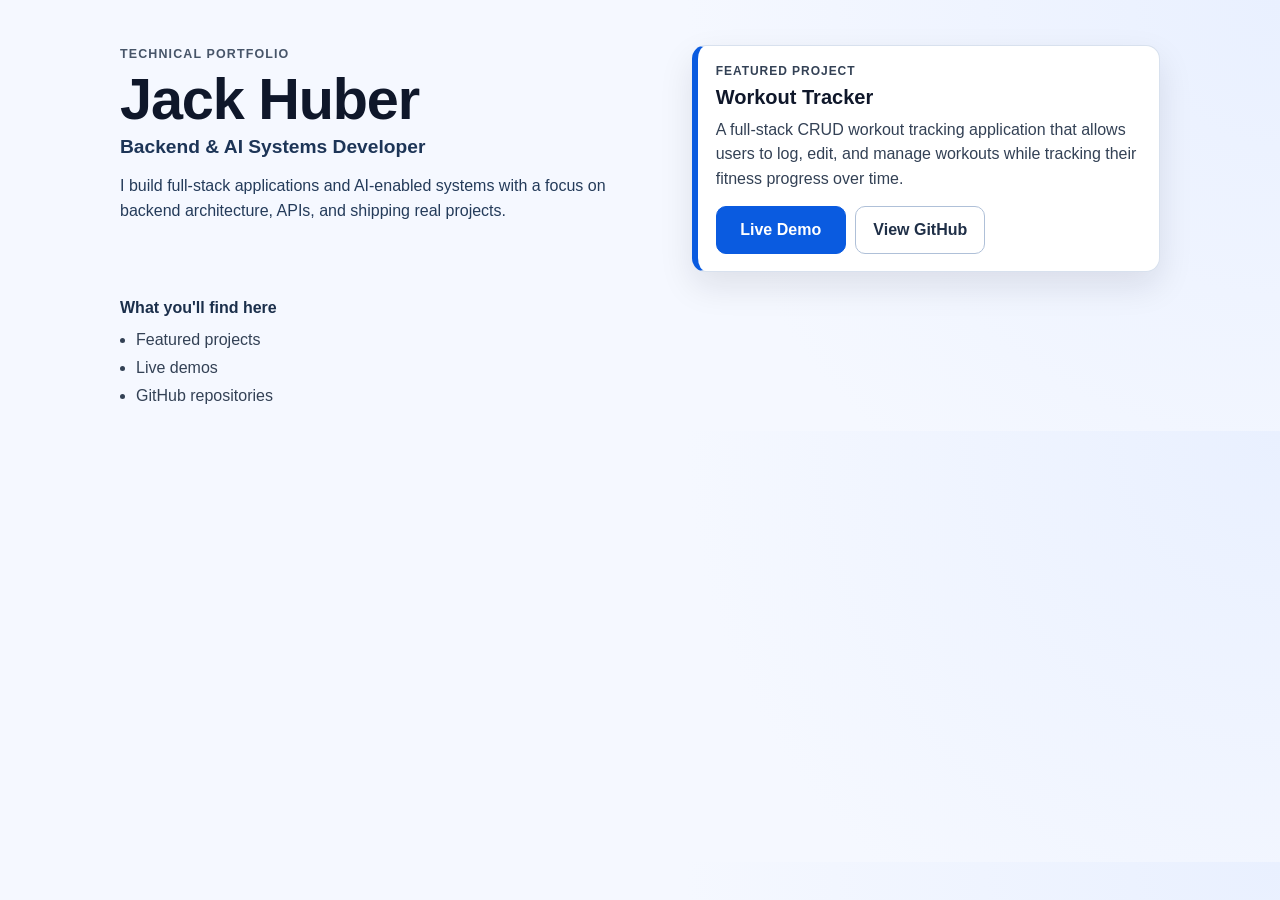
==== index.html @ 34a86c68 "Updated portfolio for checkpoint 1" ====
﻿<!DOCTYPE html>
<html lang="en">
<head>
  <meta charset="UTF-8" />
  <meta name="viewport" content="width=device-width, initial-scale=1.0" />
  <meta
    name="description"
    content="Jack Huber - Backend and AI Systems Developer building full-stack applications."
  />
  <title>Jack Huber | Portfolio</title>
  <link rel="stylesheet" href="style.css" />
</head> 
<body>
  <!--
    Hero section intentionally includes all 5-second-test essentials:
    name, role, summary, featured project, and clear action links.
  -->
  <header class="hero" aria-labelledby="home-heading">
    <div class="container hero-grid">
      <section class="intro">
        <p class="eyebrow">Technical Portfolio</p>
        <h1 id="home-heading">Jack Huber</h1>
        <p class="role">Backend &amp; AI Systems Developer</p>
        <p class="summary">
          I build full-stack applications and AI-enabled systems with a focus on backend architecture,
          APIs, and shipping real projects.
        </p>
      </section>

      <!-- Highlighted featured project card for immediate visibility above the fold. -->
      <aside class="project-card" aria-labelledby="project-title">
        <p class="card-label">Featured Project</p>
        <h2 id="project-title">Workout Tracker</h2>
        <p>
          A full-stack CRUD workout tracking application that allows users to log, edit, and manage workouts while tracking their fitness progress over time.
        </p>

        <!-- Replace placeholder URLs when you publish your real links. -->
        <div class="project-links" aria-label="Featured project links">
          <a class="btn btn-primary" href="https://example.com/demo" target="_blank" rel="noopener noreferrer">Live Demo</a>
          <a class="btn btn-secondary" href="https://github.com/example/repo" target="_blank" rel="noopener noreferrer">View GitHub</a>
        </div>
      </aside>
    </div>
  </header>

  <main>
    <!-- Small orientation section to show what visitors can explore. -->
    <section class="discover" aria-labelledby="discover-heading">
      <div class="container">
        <h2 id="discover-heading">What you'll find here</h2>
        <ul class="discover-list">
          <li>Featured projects</li>
          <li>Live demos</li>
          <li>GitHub repositories</li>
        </ul>
      </div>
    </section>
  </main>
</body>
</html>
---- style.css ----
﻿/*
  Design tokens.
  Edit these variables first to adjust colors, sizing, and overall feel quickly.
*/
:root {
  --bg: #f5f8ff;
  --surface: #ffffff;
  --text: #0f172a;
  --muted: #475569;
  --line: #d8e1ee;
  --accent: #0a5be0;
  --accent-dark: #0847b3;
  --radius: 14px;
  --shadow: 0 14px 34px rgba(15, 23, 42, 0.1);
  --content-width: 1040px;
}

/* Basic reset for layout consistency. */
* {
  box-sizing: border-box;
}

html,
body {
  margin: 0;
  padding: 0;
}

body {
  font-family: "Segoe UI", "Helvetica Neue", Arial, sans-serif;
  color: var(--text);
  background: radial-gradient(circle at top right, #e9f0ff 0, var(--bg) 44%);
  line-height: 1.55;
}

.container {
  width: min(var(--content-width), 92%);
  margin: 0 auto;
}

/* Above-the-fold priority section. */
.hero {
  padding: 2.8rem 0 1rem;
}

.hero-grid {
  display: grid;
  grid-template-columns: 1.18fr 1fr;
  gap: 1.25rem;
  align-items: start;
}

.eyebrow {
  margin: 0;
  color: var(--muted);
  font-size: 0.78rem;
  letter-spacing: 0.09em;
  text-transform: uppercase;
  font-weight: 700;
}

h1 {
  margin: 0.35rem 0 0.15rem;
  font-size: clamp(2.2rem, 6vw, 3.6rem);
  line-height: 1.04;
  letter-spacing: -0.02em;
}

.role {
  margin: 0;
  color: #1d3557;
  font-size: clamp(1rem, 2.2vw, 1.2rem);
  font-weight: 700;
}

.summary {
  margin: 0.75rem 0 0;
  max-width: 58ch;
  color: #243b5a;
  font-size: 1rem;
}

/* Featured project card is visually obvious by contrast + accent border. */
.project-card {
  background: var(--surface);
  border: 1px solid var(--line);
  border-left: 6px solid var(--accent);
  border-radius: var(--radius);
  padding: 1rem 1.1rem 1.05rem;
  box-shadow: var(--shadow);
}

.card-label {
  margin: 0;
  color: var(--accent-dark);
  font-size: 0.75rem;
  letter-spacing: 0.08em;
  text-transform: uppercase;
  font-weight: 800;
}

.project-card h2 {
  margin: 0.3rem 0 0.5rem;
  font-size: 1.25rem;
  line-height: 1.22;
}

.project-card p {
  margin: 0;
  color: #334155;
}

.project-links {
  margin-top: 0.9rem;
  display: flex;
  flex-wrap: wrap;
  gap: 0.6rem;
}

/* CTA buttons are sized for easy clicking. */
.btn {
  display: inline-block;
  text-decoration: none;
  border-radius: 10px;
  padding: 0.65rem 1rem;
  font-weight: 700;
  min-width: 130px;
  text-align: center;
  transition: transform 0.15s ease, background-color 0.2s ease, border-color 0.2s ease;
}

.btn:hover {
  transform: translateY(-1px);
}

.btn:focus-visible {
  outline: 3px solid rgba(10, 91, 224, 0.28);
  outline-offset: 2px;
}

.btn-primary {
  color: #ffffff;
  background: var(--accent);
  border: 1px solid var(--accent);
}

.btn-primary:hover {
  background: var(--accent-dark);
  border-color: var(--accent-dark);
}

.btn-secondary {
  color: #1f2f47;
  background: #ffffff;
  border: 1px solid #afc0d8;
}

.btn-secondary:hover {
  background: #f6f9ff;
  border-color: #7f98bb;
}

.discover {
  padding: 0.5rem 0 1.4rem;
}

.discover h2 {
  margin: 0 0 0.45rem;
  font-size: 1rem;
  color: #1b2f4b;
}

.discover-list {
  margin: 0;
  padding-left: 1rem;
  color: #334155;
}

.discover-list li + li {
  margin-top: 0.2rem;
}

/* Responsive layout: stack sections while preserving hierarchy. */
@media (max-width: 900px) {
  .hero {
    padding-top: 2.2rem;
  }

  .hero-grid {
    grid-template-columns: 1fr;
    gap: 0.95rem;
  }

  .project-card {
    padding: 0.95rem 1rem 1rem;
  }
}

@media (max-width: 520px) {
  .btn {
    width: 100%;
  }

  .discover {
    padding-bottom: 1.1rem;
  }
}
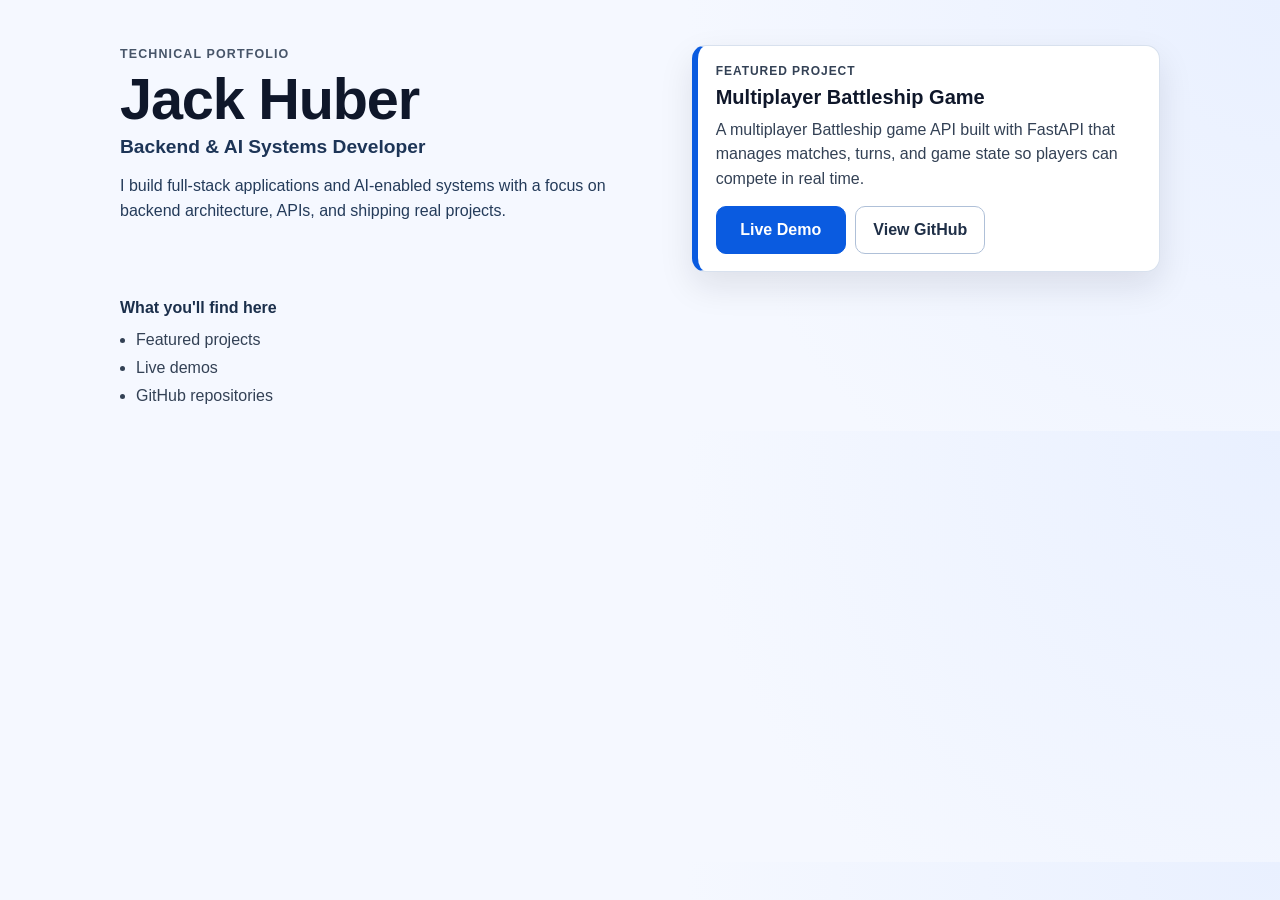
==== commit 58a3e84c: "Updated project description" ====
--- a/index.html
+++ b/index.html
@@ -30,15 +30,15 @@
       <!-- Highlighted featured project card for immediate visibility above the fold. -->
       <aside class="project-card" aria-labelledby="project-title">
         <p class="card-label">Featured Project</p>
-        <h2 id="project-title">Workout Tracker</h2>
+        <h2 id="project-title">Multiplayer Battleship Game</h2>
         <p>
-          A full-stack CRUD workout tracking application that allows users to log, edit, and manage workouts while tracking their fitness progress over time.
+          A multiplayer Battleship game API built with FastAPI that manages matches, turns, and game state so players can compete in real time.
         </p>
 
         <!-- Replace placeholder URLs when you publish your real links. -->
         <div class="project-links" aria-label="Featured project links">
-          <a class="btn btn-primary" href="https://example.com/demo" target="_blank" rel="noopener noreferrer">Live Demo</a>
-          <a class="btn btn-secondary" href="https://github.com/example/repo" target="_blank" rel="noopener noreferrer">View GitHub</a>
+          <a class="btn btn-primary" href="https://cpsc3750-battleshipproject.onrender.com" target="_blank" rel="noopener noreferrer">Live Demo</a>
+          <a class="btn btn-secondary" href="https://github.com/jhuber2/CPSC3750_BattleshipProject" target="_blank" rel="noopener noreferrer">View GitHub</a>
         </div>
       </aside>
     </div>
@@ -60,3 +60,8 @@
 </body>
 </html>
 
+
+
+
+
+
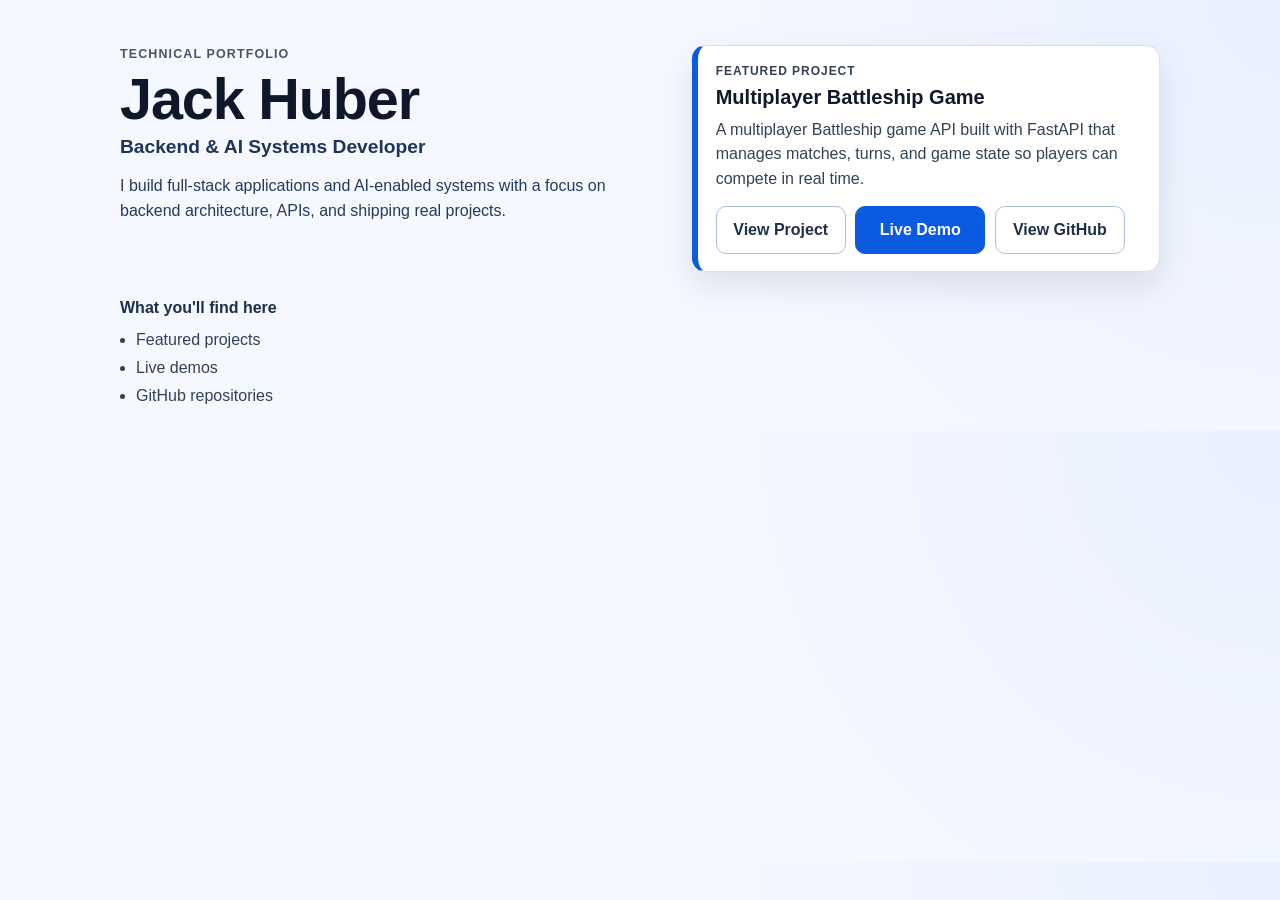
==== commit 2b5a9324: "Portfolio Phase 2" ====
--- a/index.html
+++ b/index.html
@@ -35,9 +35,9 @@
           A multiplayer Battleship game API built with FastAPI that manages matches, turns, and game state so players can compete in real time.
         </p>
 
-        <!-- Replace placeholder URLs when you publish your real links. -->
         <div class="project-links" aria-label="Featured project links">
-          <a class="btn btn-primary" href="https://cpsc3750-battleshipproject.onrender.com" target="_blank" rel="noopener noreferrer">Live Demo</a>
+          <a class="btn btn-secondary" href="project-battleship.html">View Project</a>
+          <a class="btn btn-primary" href="https://cpsc3750-battleshipproject.onrender.com/docs" target="_blank" rel="noopener noreferrer">Live Demo</a>
           <a class="btn btn-secondary" href="https://github.com/jhuber2/CPSC3750_BattleshipProject" target="_blank" rel="noopener noreferrer">View GitHub</a>
         </div>
       </aside>
@@ -64,4 +64,3 @@
 
 
 
-
--- a/style.css
+++ b/style.css
@@ -180,6 +180,80 @@
   margin-top: 0.2rem;
 }
 
+.project-page {
+  padding: 2rem 0 2.5rem;
+}
+
+.top-nav {
+  margin-bottom: 1rem;
+}
+
+.back-link {
+  color: var(--accent-dark);
+  font-weight: 700;
+  text-decoration: none;
+}
+
+.back-link:hover {
+  text-decoration: underline;
+}
+
+.back-link:focus-visible {
+  outline: 3px solid rgba(10, 91, 224, 0.28);
+  outline-offset: 3px;
+  border-radius: 6px;
+}
+
+.project-detail {
+  background: var(--surface);
+  border: 1px solid var(--line);
+  border-left: 6px solid var(--accent);
+  border-radius: var(--radius);
+  box-shadow: var(--shadow);
+  padding: 1.4rem 1.4rem 1.5rem;
+}
+
+.project-header {
+  margin-bottom: 1.1rem;
+}
+
+.project-header h1 {
+  margin-top: 0.25rem;
+}
+
+.project-section + .project-section {
+  margin-top: 1.35rem;
+  padding-top: 1.2rem;
+  border-top: 1px solid var(--line);
+}
+
+.project-section h2 {
+  margin: 0 0 0.55rem;
+  font-size: 1.08rem;
+  color: #1b2f4b;
+}
+
+.project-section p {
+  margin: 0;
+  color: #334155;
+}
+
+.project-list,
+.stack-list {
+  margin: 0;
+  padding-left: 1.1rem;
+  color: #334155;
+}
+
+.project-list li + li,
+.stack-list li + li {
+  margin-top: 0.3rem;
+}
+
+.project-cta .project-links {
+  margin-top: 0.95rem;
+}
+
 /* Responsive layout: stack sections while preserving hierarchy. */
 @media (max-width: 900px) {
   .hero {
@@ -194,6 +268,10 @@
   .project-card {
     padding: 0.95rem 1rem 1rem;
   }
+
+  .project-detail {
+    padding: 1.1rem 1rem 1.2rem;
+  }
 }
 
 @media (max-width: 520px) {
@@ -204,4 +282,8 @@
   .discover {
     padding-bottom: 1.1rem;
   }
-}
+
+  .project-page {
+    padding-top: 1.5rem;
+  }
+}
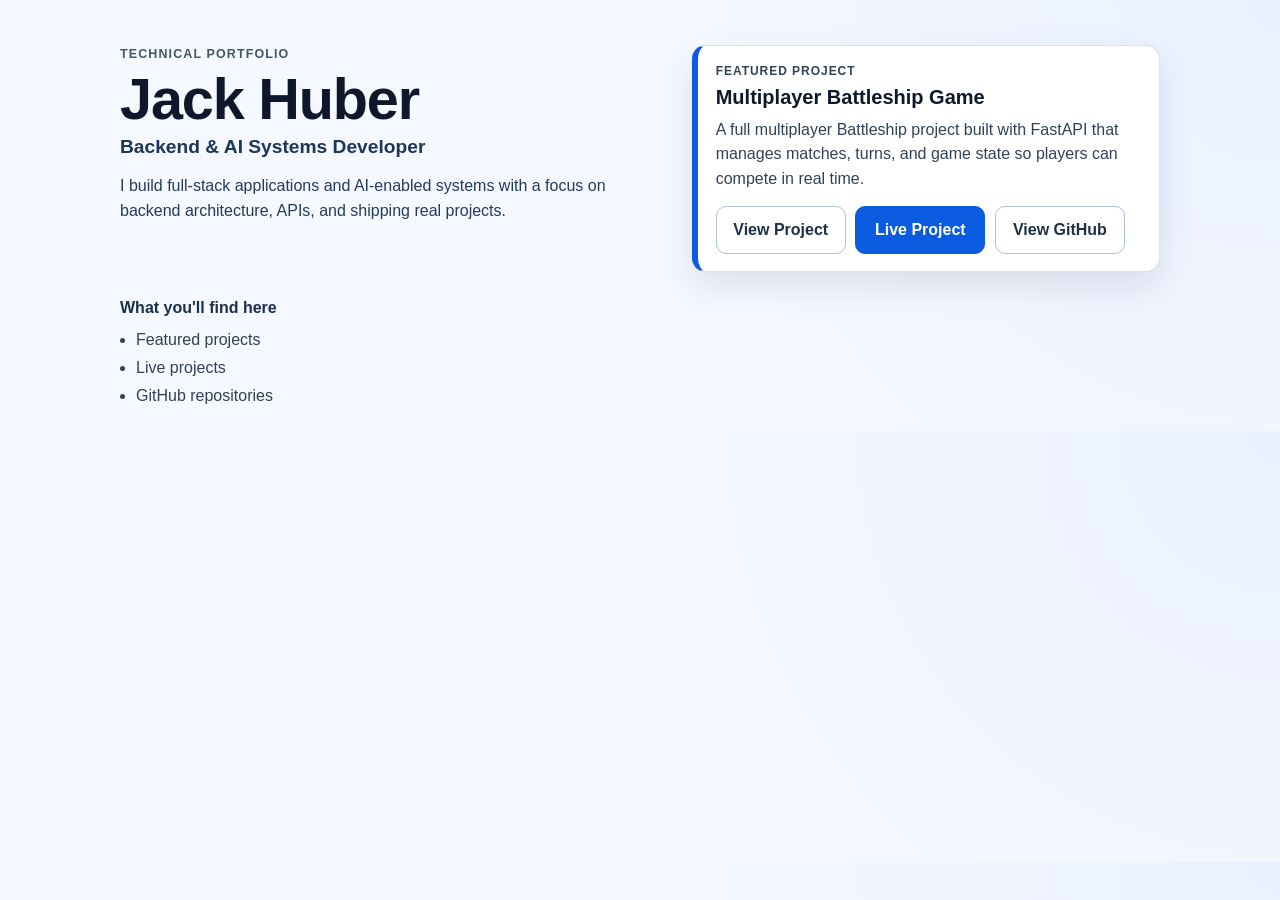
==== commit a166afa9: "Updates to portfolio" ====
--- a/index.html
+++ b/index.html
@@ -32,12 +32,12 @@
         <p class="card-label">Featured Project</p>
         <h2 id="project-title">Multiplayer Battleship Game</h2>
         <p>
-          A multiplayer Battleship game API built with FastAPI that manages matches, turns, and game state so players can compete in real time.
+          A full multiplayer Battleship project built with FastAPI that manages matches, turns, and game state so players can compete in real time.
         </p>
 
         <div class="project-links" aria-label="Featured project links">
           <a class="btn btn-secondary" href="project-battleship.html">View Project</a>
-          <a class="btn btn-primary" href="https://cpsc3750-battleshipproject.onrender.com/docs" target="_blank" rel="noopener noreferrer">Live Demo</a>
+          <a class="btn btn-primary" href="https://cpsc3750-battleshipproject.onrender.com/" target="_blank" rel="noopener noreferrer">Live Project</a>
           <a class="btn btn-secondary" href="https://github.com/jhuber2/CPSC3750_BattleshipProject" target="_blank" rel="noopener noreferrer">View GitHub</a>
         </div>
       </aside>
@@ -51,7 +51,7 @@
         <h2 id="discover-heading">What you'll find here</h2>
         <ul class="discover-list">
           <li>Featured projects</li>
-          <li>Live demos</li>
+          <li>Live projects</li>
           <li>GitHub repositories</li>
         </ul>
       </div>
@@ -63,4 +63,3 @@
 
 
 
-
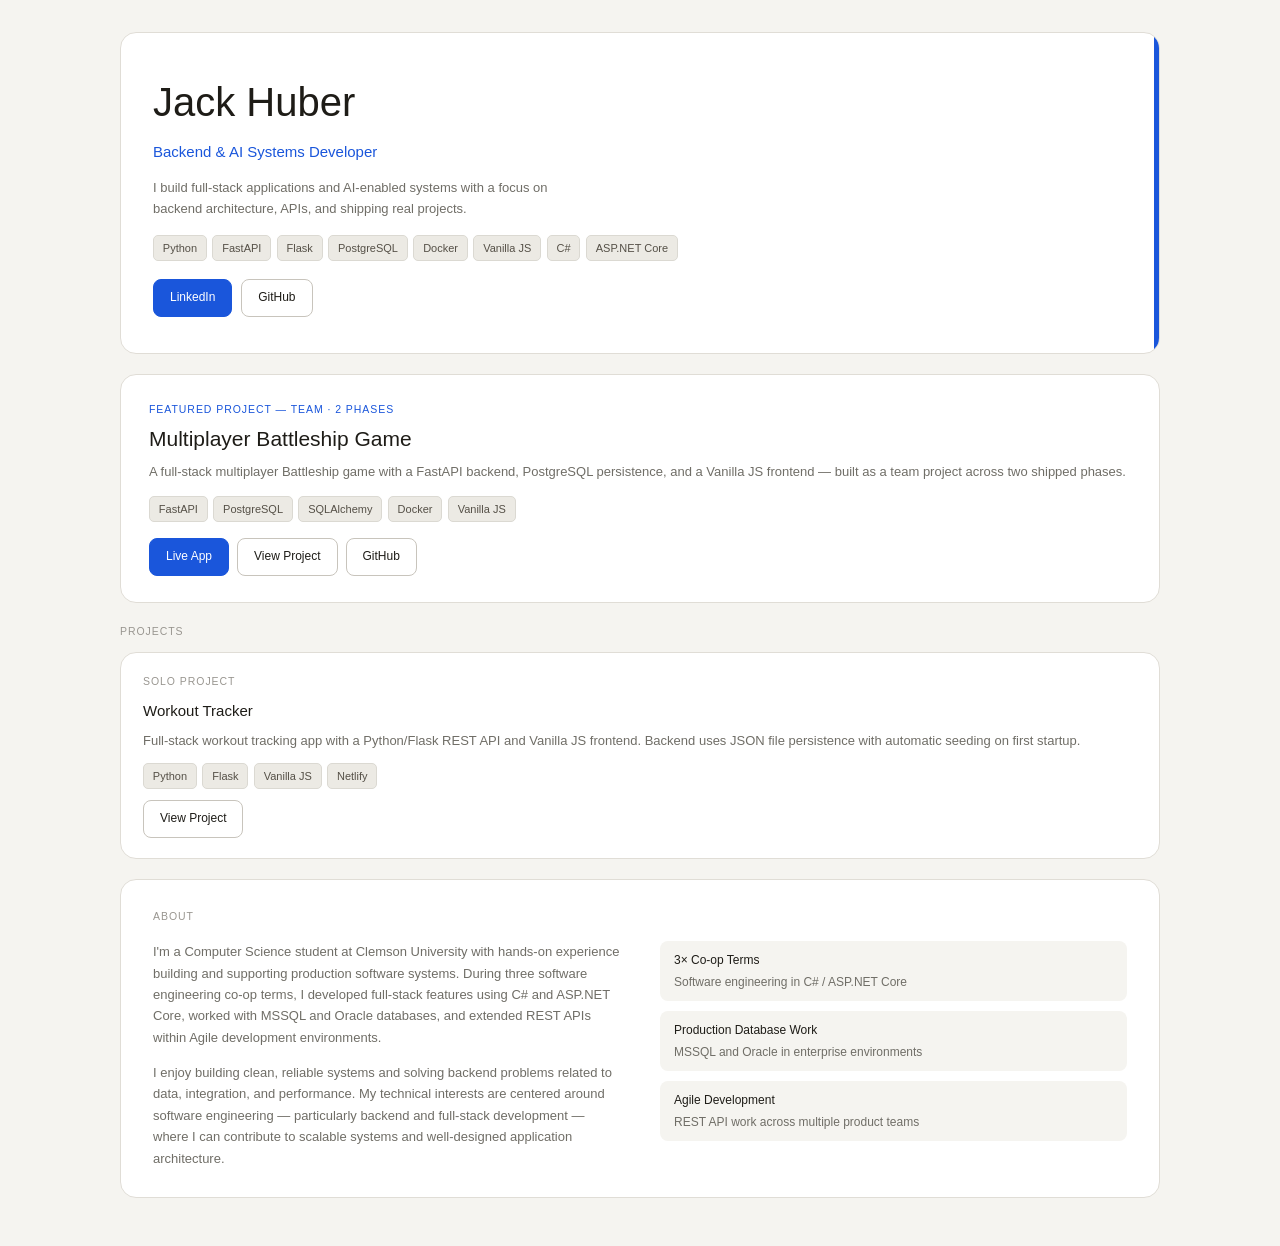
==== commit e4ebef6a: "Final Portfolio changes" ====
--- a/index.html
+++ b/index.html
@@ -1,65 +1,123 @@
-﻿<!DOCTYPE html>
+<!DOCTYPE html>
 <html lang="en">
 <head>
   <meta charset="UTF-8" />
   <meta name="viewport" content="width=device-width, initial-scale=1.0" />
   <meta
     name="description"
-    content="Jack Huber - Backend and AI Systems Developer building full-stack applications."
+    content="Jack Huber - Backend and AI Systems Developer building full-stack applications and APIs."
   />
   <title>Jack Huber | Portfolio</title>
   <link rel="stylesheet" href="style.css" />
-</head> 
+</head>
 <body>
-  <!--
-    Hero section intentionally includes all 5-second-test essentials:
-    name, role, summary, featured project, and clear action links.
-  -->
-  <header class="hero" aria-labelledby="home-heading">
-    <div class="container hero-grid">
-      <section class="intro">
-        <p class="eyebrow">Technical Portfolio</p>
-        <h1 id="home-heading">Jack Huber</h1>
-        <p class="role">Backend &amp; AI Systems Developer</p>
-        <p class="summary">
+  <main>
+    <div class="container page-wrap">
+
+      <!-- ── Hero ─────────────────────────────────────────────────────────────── -->
+      <section class="hero-card" aria-labelledby="home-heading">
+        <p class="hero-name" id="home-heading">Jack Huber</p>
+        <p class="hero-role">Backend &amp; AI Systems Developer</p>
+        <p class="hero-bio">
           I build full-stack applications and AI-enabled systems with a focus on backend architecture,
           APIs, and shipping real projects.
         </p>
+        <ul class="tags hero-tags" aria-label="Tech stack">
+          <li class="tag">Python</li>
+          <li class="tag">FastAPI</li>
+          <li class="tag">Flask</li>
+          <li class="tag">PostgreSQL</li>
+          <li class="tag">Docker</li>
+          <li class="tag">Vanilla JS</li>
+          <li class="tag">C#</li>
+          <li class="tag">ASP.NET Core</li>
+        </ul>
+        <div class="hero-actions">
+          <a class="btn btn-filled" href="https://www.linkedin.com/in/jack-huber-87b518264" target="_blank" rel="noopener noreferrer">LinkedIn</a>
+          <a class="btn btn-outline" href="https://github.com/jhuber2" target="_blank" rel="noopener noreferrer">GitHub</a>
+        </div>
       </section>
 
-      <!-- Highlighted featured project card for immediate visibility above the fold. -->
-      <aside class="project-card" aria-labelledby="project-title">
-        <p class="card-label">Featured Project</p>
-        <h2 id="project-title">Multiplayer Battleship Game</h2>
-        <p>
-          A full multiplayer Battleship project built with FastAPI that manages matches, turns, and game state so players can compete in real time.
-        </p>
+      <!-- ── Featured Project ──────────────────────────────────────────────────── -->
+      <section aria-labelledby="featured-title">
+        <div class="featured-card">
+          <p class="featured-label">Featured Project &mdash; Team &middot; 2 Phases</p>
+          <h2 class="featured-title" id="featured-title">Multiplayer Battleship Game</h2>
+          <p class="featured-desc">
+            A full-stack multiplayer Battleship game with a FastAPI backend, PostgreSQL persistence, and a Vanilla JS frontend — built as a team project across two shipped phases.
+          </p>
+          <ul class="tags featured-tags" aria-label="Tech stack">
+            <li class="tag">FastAPI</li>
+            <li class="tag">PostgreSQL</li>
+            <li class="tag">SQLAlchemy</li>
+            <li class="tag">Docker</li>
+            <li class="tag">Vanilla JS</li>
+          </ul>
+          <div class="featured-actions">
+            <a class="btn btn-filled" href="https://cpsc3750-battleshipproject.onrender.com/" target="_blank" rel="noopener noreferrer">Live App</a>
+            <a class="btn btn-outline" href="project-battleship.html">View Project</a>
+            <a class="btn btn-outline" href="https://github.com/jhuber2/CPSC3750_BattleshipProject" target="_blank" rel="noopener noreferrer">GitHub</a>
+          </div>
+        </div>
+      </section>
 
-        <div class="project-links" aria-label="Featured project links">
-          <a class="btn btn-secondary" href="project-battleship.html">View Project</a>
-          <a class="btn btn-primary" href="https://cpsc3750-battleshipproject.onrender.com/" target="_blank" rel="noopener noreferrer">Live Project</a>
-          <a class="btn btn-secondary" href="https://github.com/jhuber2/CPSC3750_BattleshipProject" target="_blank" rel="noopener noreferrer">View GitHub</a>
+      <!-- ── Other Projects ────────────────────────────────────────────────────── -->
+      <section aria-labelledby="projects-heading">
+        <p class="section-heading" id="projects-heading">Projects</p>
+        <div class="projects-grid">
+
+          <article class="project-card" aria-labelledby="card-workout">
+            <div class="project-card-header">
+              <span class="section-label">Solo Project</span>
+            </div>
+            <h3 id="card-workout">Workout Tracker</h3>
+            <p>
+              Full-stack workout tracking app with a Python/Flask REST API and Vanilla JS frontend. Backend uses JSON file persistence with automatic seeding on first startup.
+            </p>
+            <ul class="tags" aria-label="Tech stack">
+              <li class="tag">Python</li>
+              <li class="tag">Flask</li>
+              <li class="tag">Vanilla JS</li>
+              <li class="tag">Netlify</li>
+            </ul>
+            <div class="project-card-actions">
+              <a class="btn btn-outline" href="project-workout.html">View Project</a>
+            </div>
+          </article>
+
         </div>
-      </aside>
+      </section>
+
+      <!-- ── About ─────────────────────────────────────────────────────────────── -->
+      <section class="about-card" aria-labelledby="about-heading">
+        <p class="section-heading" id="about-heading">About</p>
+        <div class="about-grid">
+          <div class="about-bio">
+            <p>
+              I'm a Computer Science student at Clemson University with hands-on experience building and supporting production software systems. During three software engineering co-op terms, I developed full-stack features using C# and ASP.NET Core, worked with MSSQL and Oracle databases, and extended REST APIs within Agile development environments.
+            </p>
+            <p>
+              I enjoy building clean, reliable systems and solving backend problems related to data, integration, and performance. My technical interests are centered around software engineering — particularly backend and full-stack development — where I can contribute to scalable systems and well-designed application architecture.
+            </p>
+          </div>
+          <div class="about-highlights" aria-label="Experience highlights">
+            <div class="highlight-card">
+              <p class="highlight-title">3&times; Co-op Terms</p>
+              <p class="highlight-sub">Software engineering in C# / ASP.NET Core</p>
+            </div>
+            <div class="highlight-card">
+              <p class="highlight-title">Production Database Work</p>
+              <p class="highlight-sub">MSSQL and Oracle in enterprise environments</p>
+            </div>
+            <div class="highlight-card">
+              <p class="highlight-title">Agile Development</p>
+              <p class="highlight-sub">REST API work across multiple product teams</p>
+            </div>
+          </div>
+        </div>
+      </section>
+
     </div>
-  </header>
-
-  <main>
-    <!-- Small orientation section to show what visitors can explore. -->
-    <section class="discover" aria-labelledby="discover-heading">
-      <div class="container">
-        <h2 id="discover-heading">What you'll find here</h2>
-        <ul class="discover-list">
-          <li>Featured projects</li>
-          <li>Live projects</li>
-          <li>GitHub repositories</li>
-        </ul>
-      </div>
-    </section>
   </main>
 </body>
 </html>
-
-
-
-
--- a/style.css
+++ b/style.css
@@ -1,36 +1,32 @@
-﻿/*
-  Design tokens.
-  Edit these variables first to adjust colors, sizing, and overall feel quickly.
-*/
+/* ─── Design Tokens ─────────────────────────────────────────────────────────── */
 :root {
-  --bg: #f5f8ff;
-  --surface: #ffffff;
-  --text: #0f172a;
-  --muted: #475569;
-  --line: #d8e1ee;
-  --accent: #0a5be0;
-  --accent-dark: #0847b3;
-  --radius: 14px;
-  --shadow: 0 14px 34px rgba(15, 23, 42, 0.1);
+  --bg:           #f5f4f0;
+  --surface:      #ffffff;
+  --border:       0.5px solid #e0ddd6;
+  --text:         #1e1c17;
+  --muted:        #706e67;
+  --label:        #999690;
+  --accent:       #1a56db;
+  --radius:       16px;
   --content-width: 1040px;
 }
 
-/* Basic reset for layout consistency. */
-* {
+/* ─── Reset ──────────────────────────────────────────────────────────────────── */
+*, *::before, *::after {
   box-sizing: border-box;
 }
 
-html,
-body {
+html, body {
   margin: 0;
   padding: 0;
 }
 
 body {
   font-family: "Segoe UI", "Helvetica Neue", Arial, sans-serif;
-  color: var(--text);
-  background: radial-gradient(circle at top right, #e9f0ff 0, var(--bg) 44%);
-  line-height: 1.55;
+  background: var(--bg);
+  color: var(--text);
+  font-size: 13px;
+  line-height: 1.65;
 }
 
 .container {
@@ -38,252 +34,417 @@
   margin: 0 auto;
 }
 
-/* Above-the-fold priority section. */
-.hero {
-  padding: 2.8rem 0 1rem;
-}
-
-.hero-grid {
-  display: grid;
-  grid-template-columns: 1.18fr 1fr;
-  gap: 1.25rem;
-  align-items: start;
-}
-
-.eyebrow {
+/* ─── Typography ─────────────────────────────────────────────────────────────── */
+h1, h2, h3 {
+  font-weight: 500;
   margin: 0;
-  color: var(--muted);
-  font-size: 0.78rem;
+  line-height: 1.15;
+  color: var(--text);
+}
+
+p {
+  margin: 0;
+}
+
+.section-label {
+  font-size: 10.5px;
+  text-transform: uppercase;
   letter-spacing: 0.09em;
-  text-transform: uppercase;
-  font-weight: 700;
-}
-
-h1 {
-  margin: 0.35rem 0 0.15rem;
-  font-size: clamp(2.2rem, 6vw, 3.6rem);
-  line-height: 1.04;
-  letter-spacing: -0.02em;
-}
-
-.role {
-  margin: 0;
-  color: #1d3557;
-  font-size: clamp(1rem, 2.2vw, 1.2rem);
-  font-weight: 700;
-}
-
-.summary {
-  margin: 0.75rem 0 0;
-  max-width: 58ch;
-  color: #243b5a;
-  font-size: 1rem;
-}
-
-/* Featured project card is visually obvious by contrast + accent border. */
-.project-card {
-  background: var(--surface);
-  border: 1px solid var(--line);
-  border-left: 6px solid var(--accent);
-  border-radius: var(--radius);
-  padding: 1rem 1.1rem 1.05rem;
-  box-shadow: var(--shadow);
-}
-
-.card-label {
-  margin: 0;
-  color: var(--accent-dark);
-  font-size: 0.75rem;
-  letter-spacing: 0.08em;
-  text-transform: uppercase;
-  font-weight: 800;
-}
-
-.project-card h2 {
-  margin: 0.3rem 0 0.5rem;
-  font-size: 1.25rem;
-  line-height: 1.22;
-}
-
-.project-card p {
-  margin: 0;
-  color: #334155;
-}
-
-.project-links {
-  margin-top: 0.9rem;
-  display: flex;
-  flex-wrap: wrap;
-  gap: 0.6rem;
-}
-
-/* CTA buttons are sized for easy clicking. */
+  color: var(--label);
+  font-weight: 500;
+}
+
+/* ─── Buttons ─────────────────────────────────────────────────────────────────── */
 .btn {
   display: inline-block;
   text-decoration: none;
-  border-radius: 10px;
-  padding: 0.65rem 1rem;
-  font-weight: 700;
-  min-width: 130px;
+  border-radius: 8px;
+  padding: 0.5rem 1rem;
+  font-size: 12px;
+  font-weight: 500;
   text-align: center;
-  transition: transform 0.15s ease, background-color 0.2s ease, border-color 0.2s ease;
+  transition: opacity 0.15s ease, background 0.15s ease;
+  cursor: pointer;
 }
 
 .btn:hover {
-  transform: translateY(-1px);
-}
-
-.btn:focus-visible {
-  outline: 3px solid rgba(10, 91, 224, 0.28);
-  outline-offset: 2px;
-}
-
-.btn-primary {
-  color: #ffffff;
+  opacity: 0.85;
+}
+
+.btn-filled {
   background: var(--accent);
+  color: #fff;
   border: 1px solid var(--accent);
 }
 
-.btn-primary:hover {
-  background: var(--accent-dark);
-  border-color: var(--accent-dark);
-}
-
-.btn-secondary {
-  color: #1f2f47;
-  background: #ffffff;
-  border: 1px solid #afc0d8;
-}
-
-.btn-secondary:hover {
-  background: #f6f9ff;
-  border-color: #7f98bb;
-}
-
-.discover {
-  padding: 0.5rem 0 1.4rem;
-}
-
-.discover h2 {
-  margin: 0 0 0.45rem;
-  font-size: 1rem;
-  color: #1b2f4b;
-}
-
-.discover-list {
+.btn-outline {
+  background: transparent;
+  color: var(--text);
+  border: 1px solid #c8c4bc;
+}
+
+
+/* ─── Tech Tags ───────────────────────────────────────────────────────────────── */
+.tags {
+  display: flex;
+  flex-wrap: wrap;
+  gap: 0.35rem;
+  list-style: none;
   margin: 0;
-  padding-left: 1rem;
-  color: #334155;
-}
-
-.discover-list li + li {
-  margin-top: 0.2rem;
-}
-
+  padding: 0;
+}
+
+.tag {
+  font-size: 11px;
+  font-weight: 500;
+  padding: 0.18rem 0.55rem;
+  border-radius: 5px;
+  background: #eceae4;
+  color: #555047;
+  border: 0.5px solid #dbd9d2;
+}
+
+
+/* ─── Page Layout ─────────────────────────────────────────────────────────────── */
+.page-wrap {
+  padding: 2rem 0 3rem;
+  display: flex;
+  flex-direction: column;
+  gap: 1.25rem;
+}
+
+/* ─── Hero Card ───────────────────────────────────────────────────────────────── */
+.hero-card {
+  background: var(--surface);
+  border: var(--border);
+  border-radius: var(--radius);
+  padding: 36px 32px;
+  position: relative;
+  overflow: hidden;
+}
+
+/* Blue accent bar on right edge */
+.hero-card::after {
+  content: "";
+  position: absolute;
+  top: 0;
+  right: 0;
+  width: 5px;
+  height: 100%;
+  background: var(--accent);
+  border-radius: 0 var(--radius) var(--radius) 0;
+}
+
+.hero-name {
+  font-size: 40px;
+  font-weight: 500;
+  color: var(--text);
+  margin-bottom: 0.3rem;
+}
+
+.hero-role {
+  font-size: 15px;
+  font-weight: 500;
+  color: var(--accent);
+  margin-bottom: 0.75rem;
+}
+
+.hero-bio {
+  font-size: 13px;
+  color: var(--muted);
+  line-height: 1.65;
+  max-width: 60ch;
+  margin-bottom: 1rem;
+}
+
+.hero-tags {
+  margin-bottom: 1.1rem;
+}
+
+.hero-actions {
+  display: flex;
+  flex-wrap: wrap;
+  gap: 0.55rem;
+}
+
+/* ─── Featured Project Card ───────────────────────────────────────────────────── */
+.featured-card {
+  background: var(--surface);
+  border: var(--border);
+  border-radius: var(--radius);
+  padding: 26px 28px;
+}
+
+.featured-label {
+  font-size: 10.5px;
+  text-transform: uppercase;
+  letter-spacing: 0.09em;
+  color: var(--accent);
+  font-weight: 500;
+  margin-bottom: 0.55rem;
+}
+
+.featured-title {
+  font-size: 21px;
+  font-weight: 500;
+  color: var(--text);
+  margin-bottom: 0.6rem;
+}
+
+.featured-desc {
+  font-size: 13px;
+  color: var(--muted);
+  line-height: 1.65;
+  margin-bottom: 0.9rem;
+}
+
+.featured-tags {
+  margin-bottom: 1rem;
+}
+
+.featured-actions {
+  display: flex;
+  flex-wrap: wrap;
+  gap: 0.5rem;
+}
+
+/* ─── Projects Section ────────────────────────────────────────────────────────── */
+.section-heading {
+  font-size: 10.5px;
+  text-transform: uppercase;
+  letter-spacing: 0.09em;
+  color: var(--label);
+  font-weight: 500;
+  margin-bottom: 0.75rem;
+}
+
+.projects-grid {
+  display: grid;
+  grid-template-columns: repeat(auto-fit, minmax(260px, 1fr));
+  gap: 1rem;
+}
+
+.project-card {
+  background: var(--surface);
+  border: var(--border);
+  border-radius: var(--radius);
+  padding: 20px 22px;
+  display: flex;
+  flex-direction: column;
+  gap: 0.7rem;
+}
+
+.project-card-header {
+  display: flex;
+  justify-content: space-between;
+  align-items: center;
+}
+
+.project-card-header .section-label {
+  font-size: 10.5px;
+}
+
+.project-card-github {
+  font-size: 12px;
+  color: var(--accent);
+  text-decoration: none;
+  font-weight: 500;
+}
+
+.project-card-github:hover {
+  text-decoration: underline;
+}
+
+.project-card h3 {
+  font-size: 15px;
+  font-weight: 500;
+}
+
+.project-card p {
+  font-size: 13px;
+  color: var(--muted);
+  line-height: 1.65;
+  flex: 1;
+}
+
+.project-card-actions {
+  display: flex;
+  flex-wrap: wrap;
+  gap: 0.45rem;
+  margin-top: auto;
+}
+
+
+/* ─── About Section ───────────────────────────────────────────────────────────── */
+.about-card {
+  background: var(--surface);
+  border: var(--border);
+  border-radius: var(--radius);
+  padding: 28px 32px;
+}
+
+.about-grid {
+  display: grid;
+  grid-template-columns: 1fr 1fr;
+  gap: 2.5rem;
+  align-items: start;
+  margin-top: 1rem;
+}
+
+.about-bio p {
+  font-size: 13px;
+  color: var(--muted);
+  line-height: 1.65;
+}
+
+.about-bio p + p {
+  margin-top: 0.85rem;
+}
+
+.about-highlights {
+  display: flex;
+  flex-direction: column;
+  gap: 0.6rem;
+}
+
+.highlight-card {
+  background: var(--bg);
+  border-radius: 8px;
+  padding: 10px 14px;
+}
+
+.highlight-title {
+  font-size: 12px;
+  font-weight: 500;
+  color: var(--text);
+  margin-bottom: 0.15rem;
+}
+
+.highlight-sub {
+  font-size: 12px;
+  color: var(--muted);
+  line-height: 1.5;
+}
+
+/* ─── Project Detail Pages ────────────────────────────────────────────────────── */
 .project-page {
-  padding: 2rem 0 2.5rem;
+  padding: 2rem 0 3rem;
 }
 
 .top-nav {
-  margin-bottom: 1rem;
+  margin-bottom: 1.25rem;
 }
 
 .back-link {
-  color: var(--accent-dark);
-  font-weight: 700;
+  color: var(--accent);
+  font-weight: 500;
   text-decoration: none;
+  font-size: 13px;
 }
 
 .back-link:hover {
   text-decoration: underline;
 }
 
-.back-link:focus-visible {
-  outline: 3px solid rgba(10, 91, 224, 0.28);
-  outline-offset: 3px;
-  border-radius: 6px;
-}
-
 .project-detail {
   background: var(--surface);
-  border: 1px solid var(--line);
-  border-left: 6px solid var(--accent);
+  border: var(--border);
   border-radius: var(--radius);
-  box-shadow: var(--shadow);
-  padding: 1.4rem 1.4rem 1.5rem;
-}
-
-.project-header {
-  margin-bottom: 1.1rem;
-}
-
-.project-header h1 {
-  margin-top: 0.25rem;
-}
-
-.project-section + .project-section {
-  margin-top: 1.35rem;
-  padding-top: 1.2rem;
-  border-top: 1px solid var(--line);
-}
-
-.project-section h2 {
-  margin: 0 0 0.55rem;
-  font-size: 1.08rem;
-  color: #1b2f4b;
-}
-
-.project-section p {
-  margin: 0;
-  color: #334155;
-}
-
-.project-list,
-.stack-list {
+  padding: 28px 32px;
+}
+
+.project-detail-header {
+  margin-bottom: 1.25rem;
+}
+
+.project-detail-header h1 {
+  font-size: 28px;
+  margin-top: 0.3rem;
+}
+
+.detail-section + .detail-section {
+  margin-top: 1.4rem;
+  padding-top: 1.25rem;
+  border-top: var(--border);
+}
+
+.detail-section h2 {
+  font-size: 13px;
+  font-weight: 500;
+  color: var(--text);
+  margin-bottom: 0.55rem;
+  text-transform: none;
+}
+
+.detail-section p {
+  font-size: 13px;
+  color: var(--muted);
+  line-height: 1.65;
+}
+
+.detail-list {
   margin: 0;
   padding-left: 1.1rem;
-  color: #334155;
-}
-
-.project-list li + li,
-.stack-list li + li {
+  color: var(--muted);
+  font-size: 13px;
+  line-height: 1.65;
+}
+
+.detail-list li + li {
   margin-top: 0.3rem;
 }
 
-.project-cta .project-links {
-  margin-top: 0.95rem;
-}
-
-/* Responsive layout: stack sections while preserving hierarchy. */
-@media (max-width: 900px) {
-  .hero {
-    padding-top: 2.2rem;
-  }
-
-  .hero-grid {
+.detail-actions {
+  display: flex;
+  flex-wrap: wrap;
+  gap: 0.5rem;
+  margin-top: 0.9rem;
+}
+
+code {
+  font-family: "Consolas", "Menlo", monospace;
+  font-size: 12px;
+  background: #eceae4;
+  padding: 0.1em 0.35em;
+  border-radius: 4px;
+  color: var(--text);
+}
+
+/* ─── Responsive ──────────────────────────────────────────────────────────────── */
+@media (max-width: 860px) {
+  .about-grid {
     grid-template-columns: 1fr;
-    gap: 0.95rem;
-  }
-
-  .project-card {
-    padding: 0.95rem 1rem 1rem;
+    gap: 1.5rem;
+  }
+
+  .hero-card {
+    padding: 28px 24px;
+  }
+
+  .hero-name {
+    font-size: 32px;
+  }
+}
+
+@media (max-width: 560px) {
+  .hero-card {
+    padding: 22px 18px;
+  }
+
+  .hero-name {
+    font-size: 26px;
   }
 
   .project-detail {
-    padding: 1.1rem 1rem 1.2rem;
-  }
-}
-
-@media (max-width: 520px) {
+    padding: 20px 18px;
+  }
+
+  .about-card {
+    padding: 22px 18px;
+  }
+
   .btn {
     width: 100%;
-  }
-
-  .discover {
-    padding-bottom: 1.1rem;
-  }
-
-  .project-page {
-    padding-top: 1.5rem;
-  }
-}
+    text-align: center;
+  }
+}
